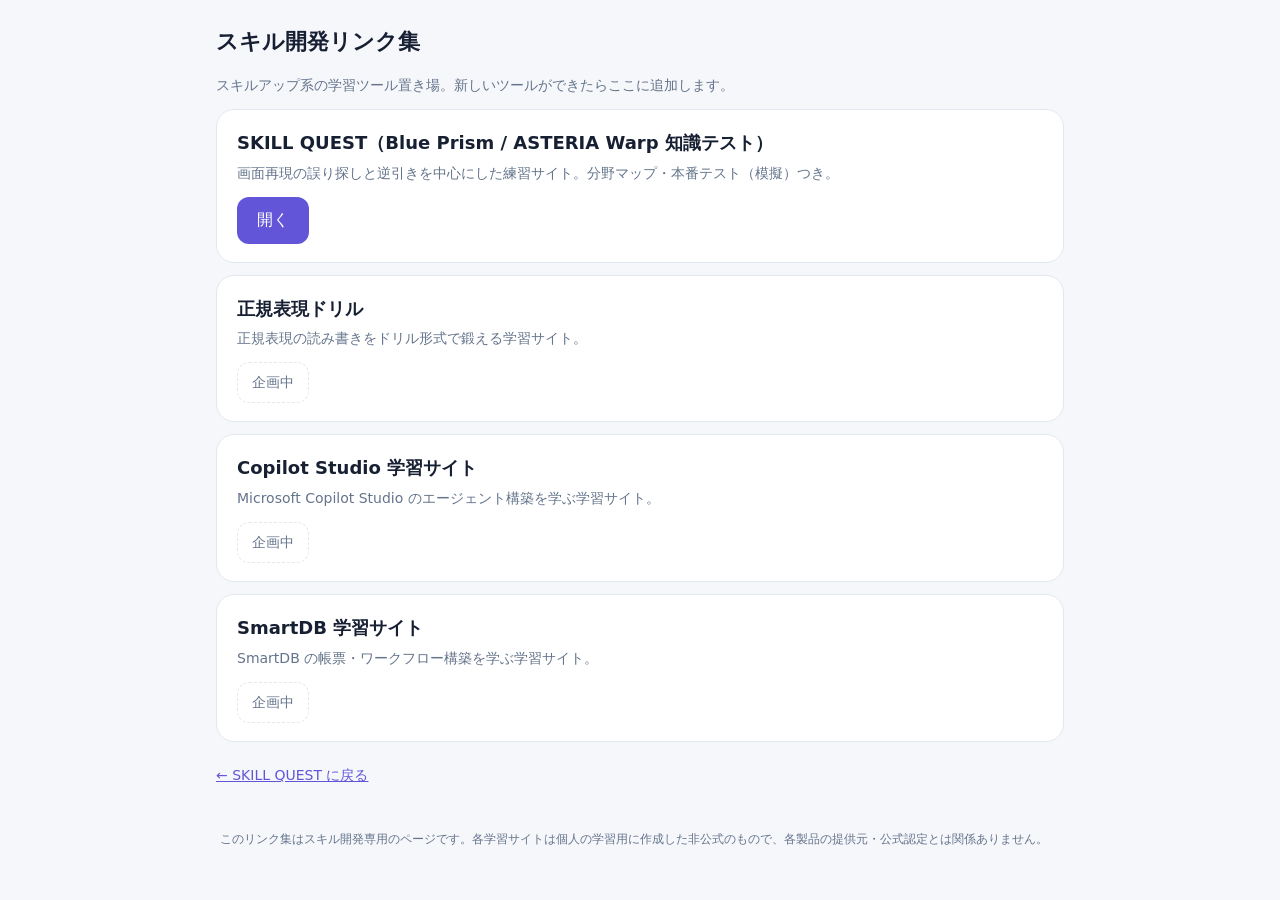
==== links.html @ b4820e0b "Round 8: +5 questions (4 screens), add links hub page" ====
<!DOCTYPE html>
<html lang="ja">
<head>
<meta charset="utf-8">
<meta name="viewport" content="width=device-width, initial-scale=1">
<title>スキル開発リンク集</title>
<style>
:root{--bg:#F6F7FB;--card:#FFFFFF;--text:#172033;--muted:#64748B;--border:#E3E7EF;--bp:#6255D8}
*{box-sizing:border-box}body{margin:0;font-family:"Noto Sans JP",system-ui,sans-serif;background:var(--bg);color:var(--text);line-height:1.65}
#app{max-width:880px;margin:0 auto;padding:16px}
h1{font-size:22px;margin:8px 0 4px}
.sub{color:var(--muted);font-size:14px;margin-bottom:8px}
.card{background:var(--card);border:1px solid var(--border);border-radius:18px;padding:18px 20px;margin-top:12px}
.card h2{font-size:18px;margin:0 0 4px}
.card p{margin:4px 0;color:var(--muted);font-size:14px}
.btn{display:inline-block;background:var(--bp);color:#fff;border-radius:12px;padding:10px 20px;text-decoration:none;margin-top:8px;min-height:44px}
.soon{color:var(--muted);font-size:14px;border:1px dashed var(--border);border-radius:12px;padding:8px 14px;display:inline-block;margin-top:8px}
.notice{max-width:880px;margin:0 auto;padding:8px 20px 28px;color:var(--muted);font-size:12px;line-height:1.7}
a.back{color:var(--bp);font-size:14px}
</style>
</head>
<body>
<div id="app">
<h1>スキル開発リンク集</h1>
<p class="sub">スキルアップ系の学習ツール置き場。新しいツールができたらここに追加します。</p>

<div class="card">
<h2>SKILL QUEST（Blue Prism / ASTERIA Warp 知識テスト）</h2>
<p>画面再現の誤り探しと逆引きを中心にした練習サイト。分野マップ・本番テスト（模擬）つき。</p>
<a class="btn" href="index.html">開く</a>
</div>

<div class="card">
<h2>正規表現ドリル</h2>
<p>正規表現の読み書きをドリル形式で鍛える学習サイト。</p>
<span class="soon">企画中</span>
</div>

<div class="card">
<h2>Copilot Studio 学習サイト</h2>
<p>Microsoft Copilot Studio のエージェント構築を学ぶ学習サイト。</p>
<span class="soon">企画中</span>
</div>

<div class="card">
<h2>SmartDB 学習サイト</h2>
<p>SmartDB の帳票・ワークフロー構築を学ぶ学習サイト。</p>
<span class="soon">企画中</span>
</div>

<p style="margin-top:20px"><a class="back" href="index.html">← SKILL QUEST に戻る</a></p>
</div>
<footer class="notice">このリンク集はスキル開発専用のページです。各学習サイトは個人の学習用に作成した非公式のもので、各製品の提供元・公式認定とは関係ありません。</footer>
</body>
</html>
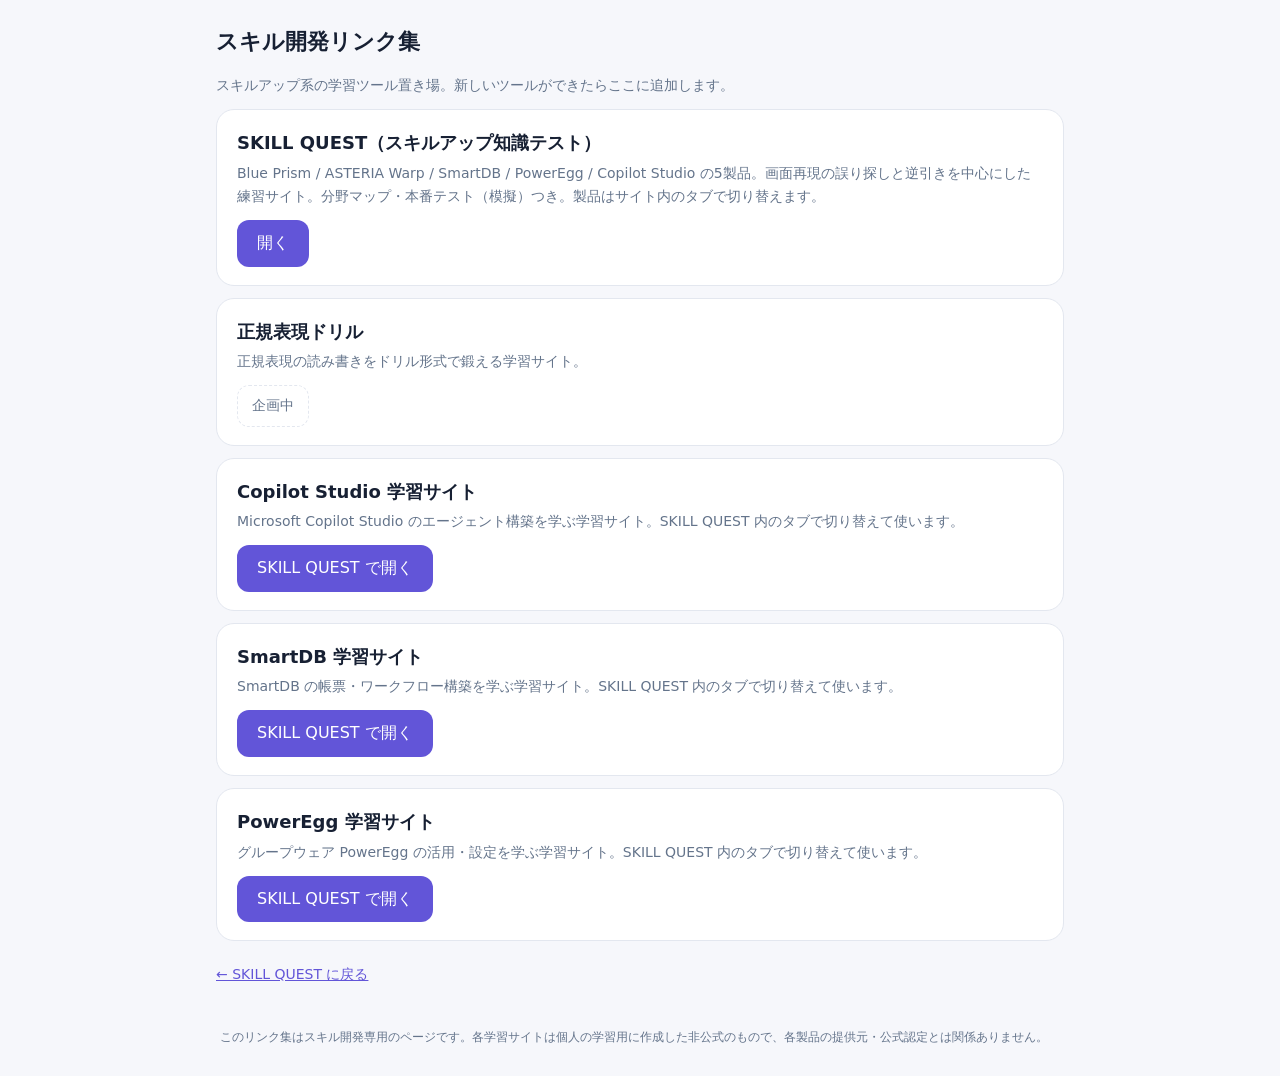
==== commit 5582a482: "Add R10 AW screens, 5-product engine, and 24 starter questions (PE/CS/SD); 91 questions total" ====
--- a/links.html
+++ b/links.html
@@ -25,8 +25,8 @@
 <p class="sub">スキルアップ系の学習ツール置き場。新しいツールができたらここに追加します。</p>
 
 <div class="card">
-<h2>SKILL QUEST（Blue Prism / ASTERIA Warp 知識テスト）</h2>
-<p>画面再現の誤り探しと逆引きを中心にした練習サイト。分野マップ・本番テスト（模擬）つき。</p>
+<h2>SKILL QUEST（スキルアップ知識テスト）</h2>
+<p>Blue Prism / ASTERIA Warp / SmartDB / PowerEgg / Copilot Studio の5製品。画面再現の誤り探しと逆引きを中心にした練習サイト。分野マップ・本番テスト（模擬）つき。製品はサイト内のタブで切り替えます。</p>
 <a class="btn" href="index.html">開く</a>
 </div>
 
@@ -38,14 +38,20 @@
 
 <div class="card">
 <h2>Copilot Studio 学習サイト</h2>
-<p>Microsoft Copilot Studio のエージェント構築を学ぶ学習サイト。</p>
-<span class="soon">企画中</span>
+<p>Microsoft Copilot Studio のエージェント構築を学ぶ学習サイト。SKILL QUEST 内のタブで切り替えて使います。</p>
+<a class="btn" href="index.html">SKILL QUEST で開く</a>
 </div>
 
 <div class="card">
 <h2>SmartDB 学習サイト</h2>
-<p>SmartDB の帳票・ワークフロー構築を学ぶ学習サイト。</p>
-<span class="soon">企画中</span>
+<p>SmartDB の帳票・ワークフロー構築を学ぶ学習サイト。SKILL QUEST 内のタブで切り替えて使います。</p>
+<a class="btn" href="index.html">SKILL QUEST で開く</a>
+</div>
+
+<div class="card">
+<h2>PowerEgg 学習サイト</h2>
+<p>グループウェア PowerEgg の活用・設定を学ぶ学習サイト。SKILL QUEST 内のタブで切り替えて使います。</p>
+<a class="btn" href="index.html">SKILL QUEST で開く</a>
 </div>
 
 <p style="margin-top:20px"><a class="back" href="index.html">← SKILL QUEST に戻る</a></p>
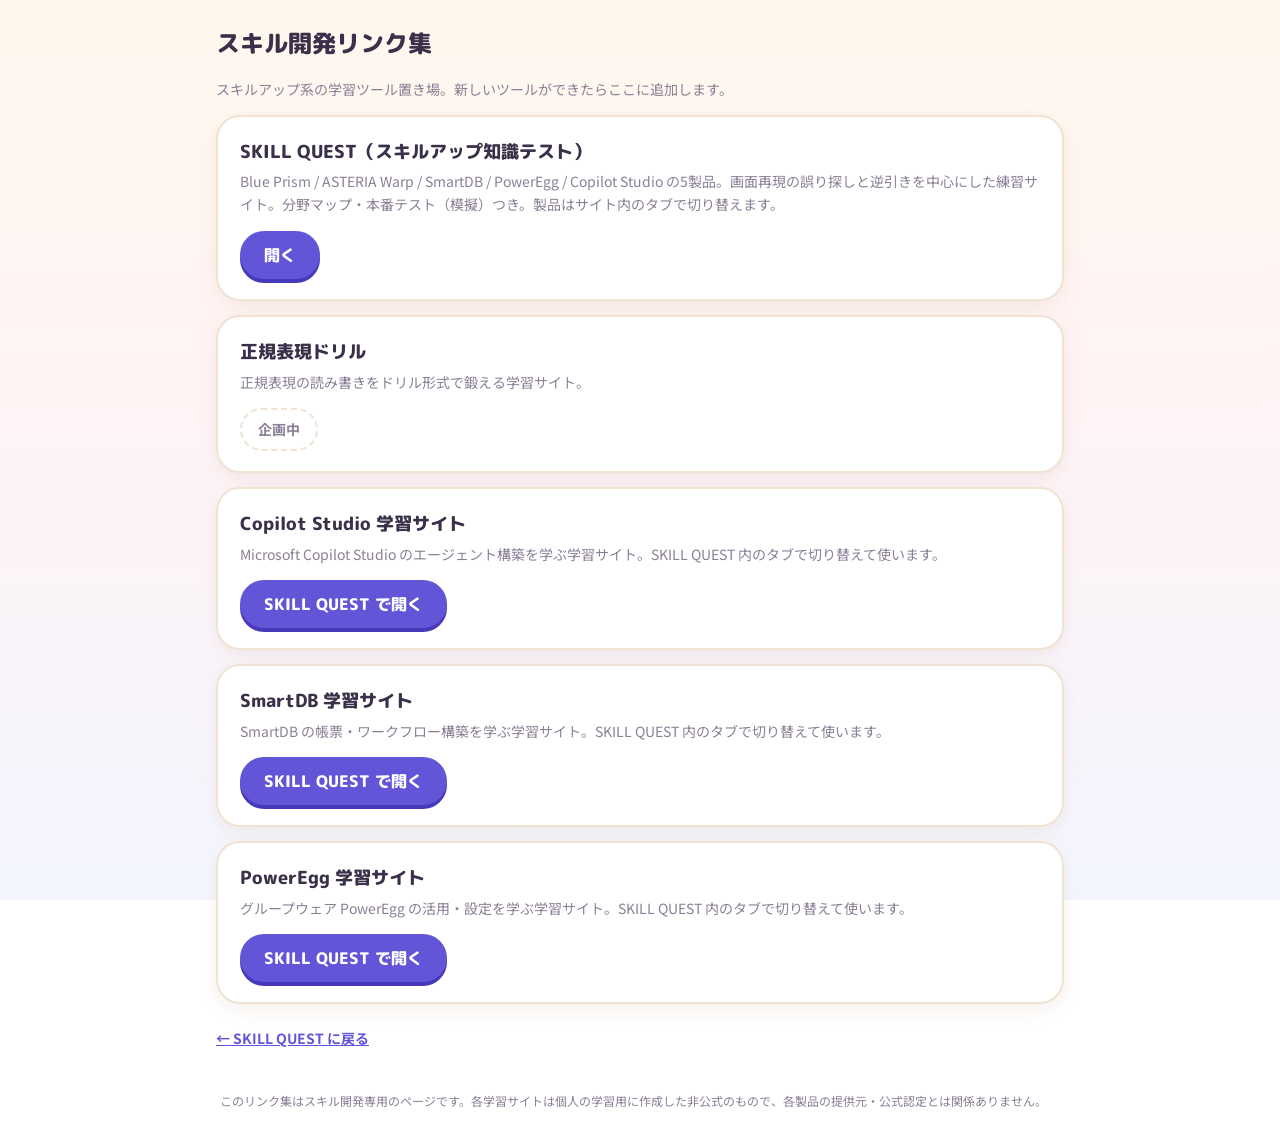
==== commit d1798005: "Casual redesign: rounded font, warm gradient, pill buttons, playful mock windows" ====
--- a/links.html
+++ b/links.html
@@ -4,19 +4,24 @@
 <meta charset="utf-8">
 <meta name="viewport" content="width=device-width, initial-scale=1">
 <title>スキル開発リンク集</title>
+<link rel="preconnect" href="https://fonts.googleapis.com">
+<link rel="preconnect" href="https://fonts.gstatic.com" crossorigin>
+<link href="https://fonts.googleapis.com/css2?family=M+PLUS+Rounded+1c:wght@500;700;800&family=Noto+Sans+JP:wght@400;500;700&display=swap" rel="stylesheet">
 <style>
-:root{--bg:#F6F7FB;--card:#FFFFFF;--text:#172033;--muted:#64748B;--border:#E3E7EF;--bp:#6255D8}
-*{box-sizing:border-box}body{margin:0;font-family:"Noto Sans JP",system-ui,sans-serif;background:var(--bg);color:var(--text);line-height:1.65}
+:root{--bg:#FFF9F1;--card:#FFFFFF;--text:#3A3049;--muted:#8A7F95;--border:#F0E3D3;--bp:#6255D8}
+*{box-sizing:border-box}body{margin:0;font-family:"Noto Sans JP",system-ui,sans-serif;background:linear-gradient(180deg,#FFF8EE 0%,#FFF3F5 45%,#F4F6FF 100%);background-attachment:fixed;color:var(--text);line-height:1.65}
 #app{max-width:880px;margin:0 auto;padding:16px}
-h1{font-size:22px;margin:8px 0 4px}
+h1,h2,.btn{font-family:"M PLUS Rounded 1c","Hiragino Maru Gothic ProN","Noto Sans JP",sans-serif}
+h1{font-size:24px;font-weight:800;margin:8px 0 4px}
 .sub{color:var(--muted);font-size:14px;margin-bottom:8px}
-.card{background:var(--card);border:1px solid var(--border);border-radius:18px;padding:18px 20px;margin-top:12px}
-.card h2{font-size:18px;margin:0 0 4px}
+.card{background:var(--card);border:2px solid var(--border);border-radius:24px;padding:20px 22px;margin-top:14px;box-shadow:0 6px 18px rgba(163,116,76,.10)}
+.card h2{font-size:18px;font-weight:800;margin:0 0 4px}
 .card p{margin:4px 0;color:var(--muted);font-size:14px}
-.btn{display:inline-block;background:var(--bp);color:#fff;border-radius:12px;padding:10px 20px;text-decoration:none;margin-top:8px;min-height:44px}
-.soon{color:var(--muted);font-size:14px;border:1px dashed var(--border);border-radius:12px;padding:8px 14px;display:inline-block;margin-top:8px}
+.btn{display:inline-block;background:var(--bp);color:#fff;font-weight:800;border-radius:999px;padding:11px 24px;text-decoration:none;margin-top:10px;min-height:44px;box-shadow:0 4px 0 #4638B8}
+.btn:active{transform:translateY(3px);box-shadow:0 1px 0 #4638B8}
+.soon{color:var(--muted);font-size:14px;font-weight:700;border:2px dashed var(--border);border-radius:999px;padding:8px 16px;display:inline-block;margin-top:10px}
 .notice{max-width:880px;margin:0 auto;padding:8px 20px 28px;color:var(--muted);font-size:12px;line-height:1.7}
-a.back{color:var(--bp);font-size:14px}
+a.back{color:var(--bp);font-size:14px;font-weight:700}
 </style>
 </head>
 <body>
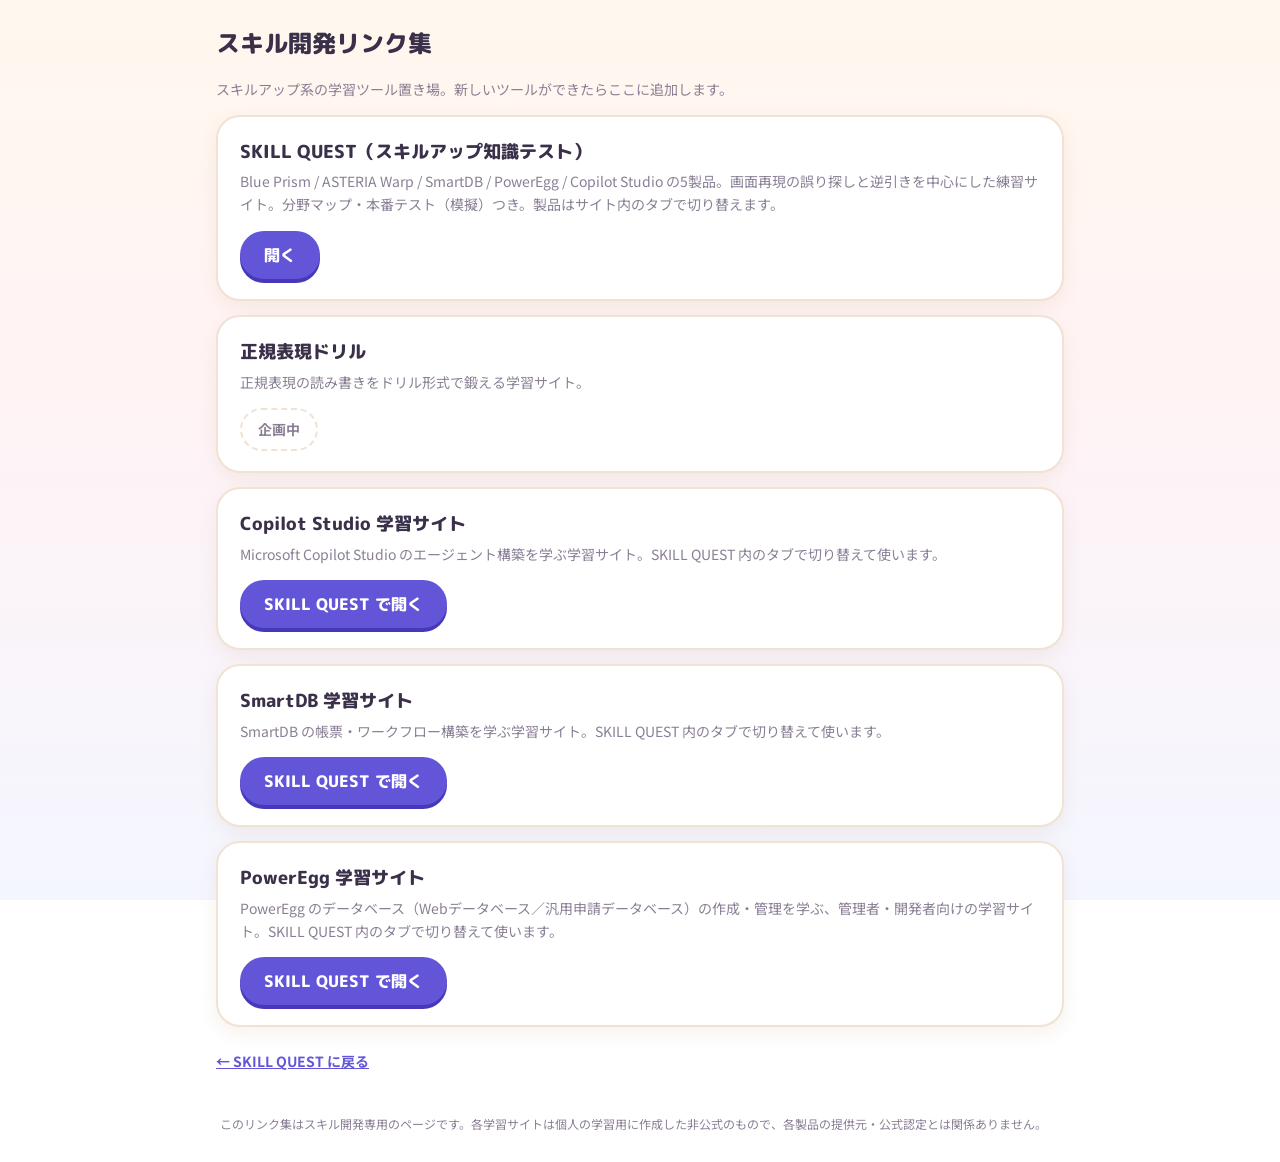
==== commit e5a53859: "Round 14: PowerEgg restructured to DB-only scope (8 domains, 15 questions), casual links text" ====
--- a/links.html
+++ b/links.html
@@ -55,7 +55,7 @@
 
 <div class="card">
 <h2>PowerEgg 学習サイト</h2>
-<p>グループウェア PowerEgg の活用・設定を学ぶ学習サイト。SKILL QUEST 内のタブで切り替えて使います。</p>
+<p>PowerEgg のデータベース（Webデータベース／汎用申請データベース）の作成・管理を学ぶ、管理者・開発者向けの学習サイト。SKILL QUEST 内のタブで切り替えて使います。</p>
 <a class="btn" href="index.html">SKILL QUEST で開く</a>
 </div>
 
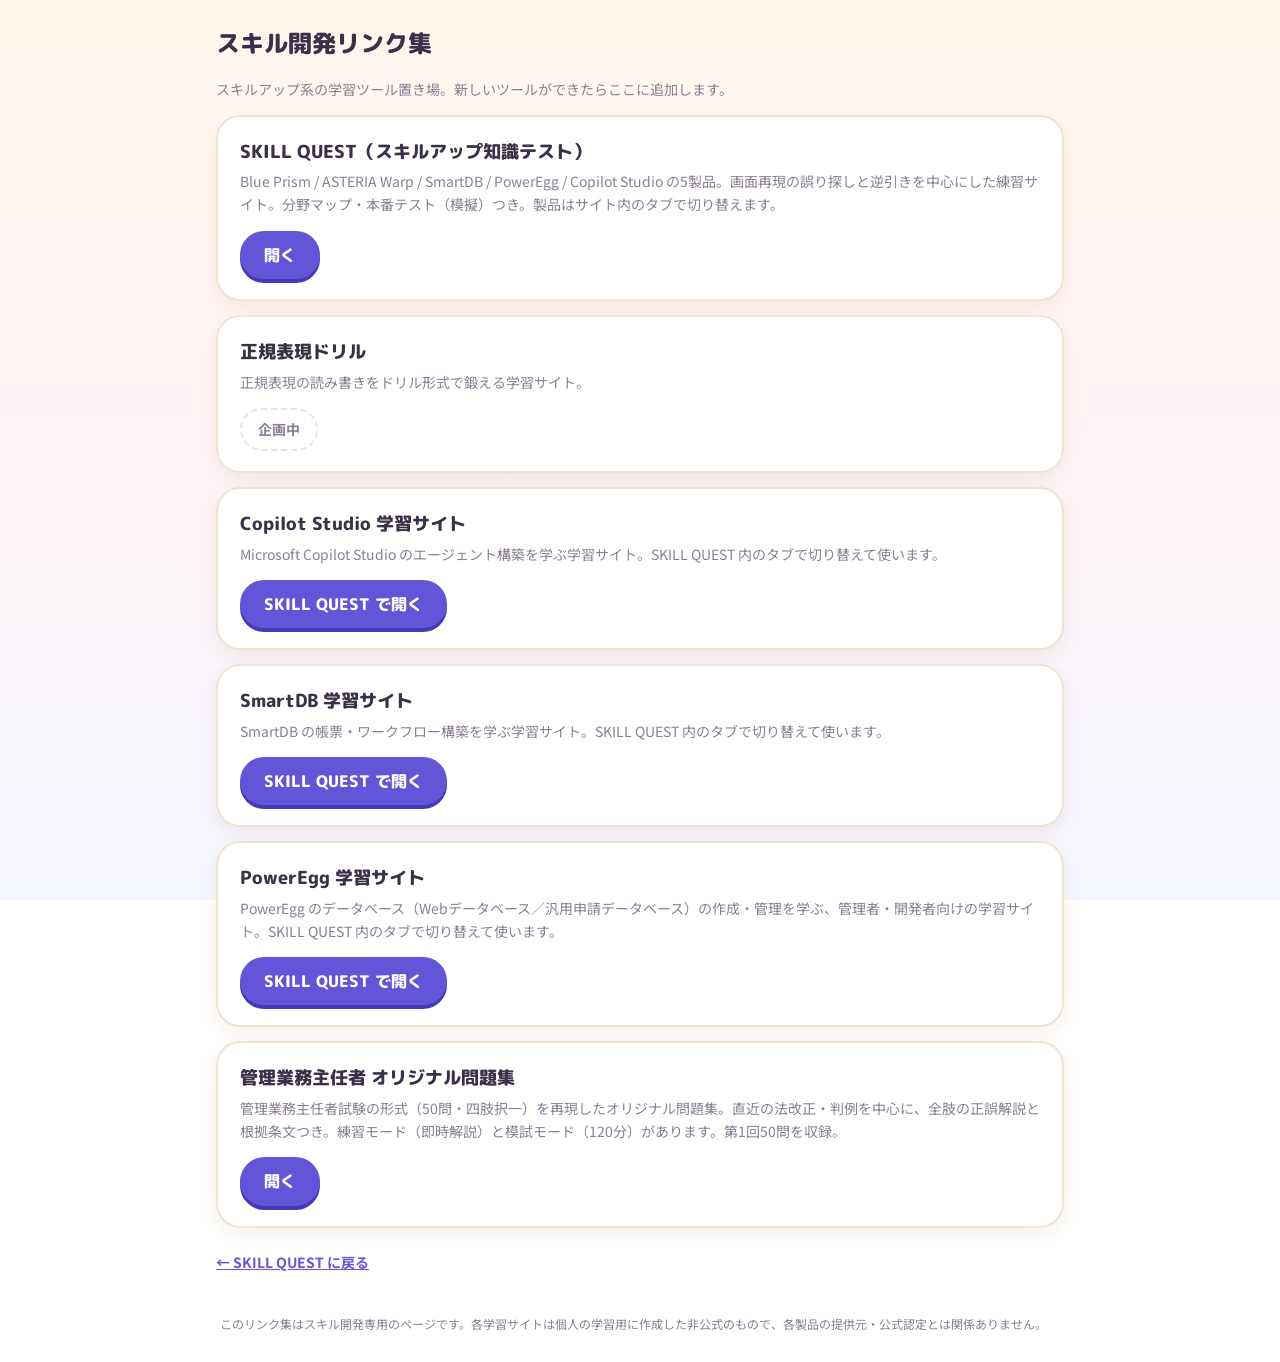
==== commit 5f2a4579: "リンク集に管理業務主任者オリジナル問題集を追加" ====
--- a/links.html
+++ b/links.html
@@ -59,6 +59,13 @@
 <a class="btn" href="index.html">SKILL QUEST で開く</a>
 </div>
 
+
+<div class="card">
+<h2>管理業務主任者 オリジナル問題集</h2>
+<p>管理業務主任者試験の形式（50問・四肢択一）を再現したオリジナル問題集。直近の法改正・判例を中心に、全肢の正誤解説と根拠条文つき。練習モード（即時解説）と模試モード（120分）があります。第1回50問を収録。</p>
+<a class="btn" href="https://netamade.github.io/kanri-gyomu-shunin/">開く</a>
+</div>
+
 <p style="margin-top:20px"><a class="back" href="index.html">← SKILL QUEST に戻る</a></p>
 </div>
 <footer class="notice">このリンク集はスキル開発専用のページです。各学習サイトは個人の学習用に作成した非公式のもので、各製品の提供元・公式認定とは関係ありません。</footer>
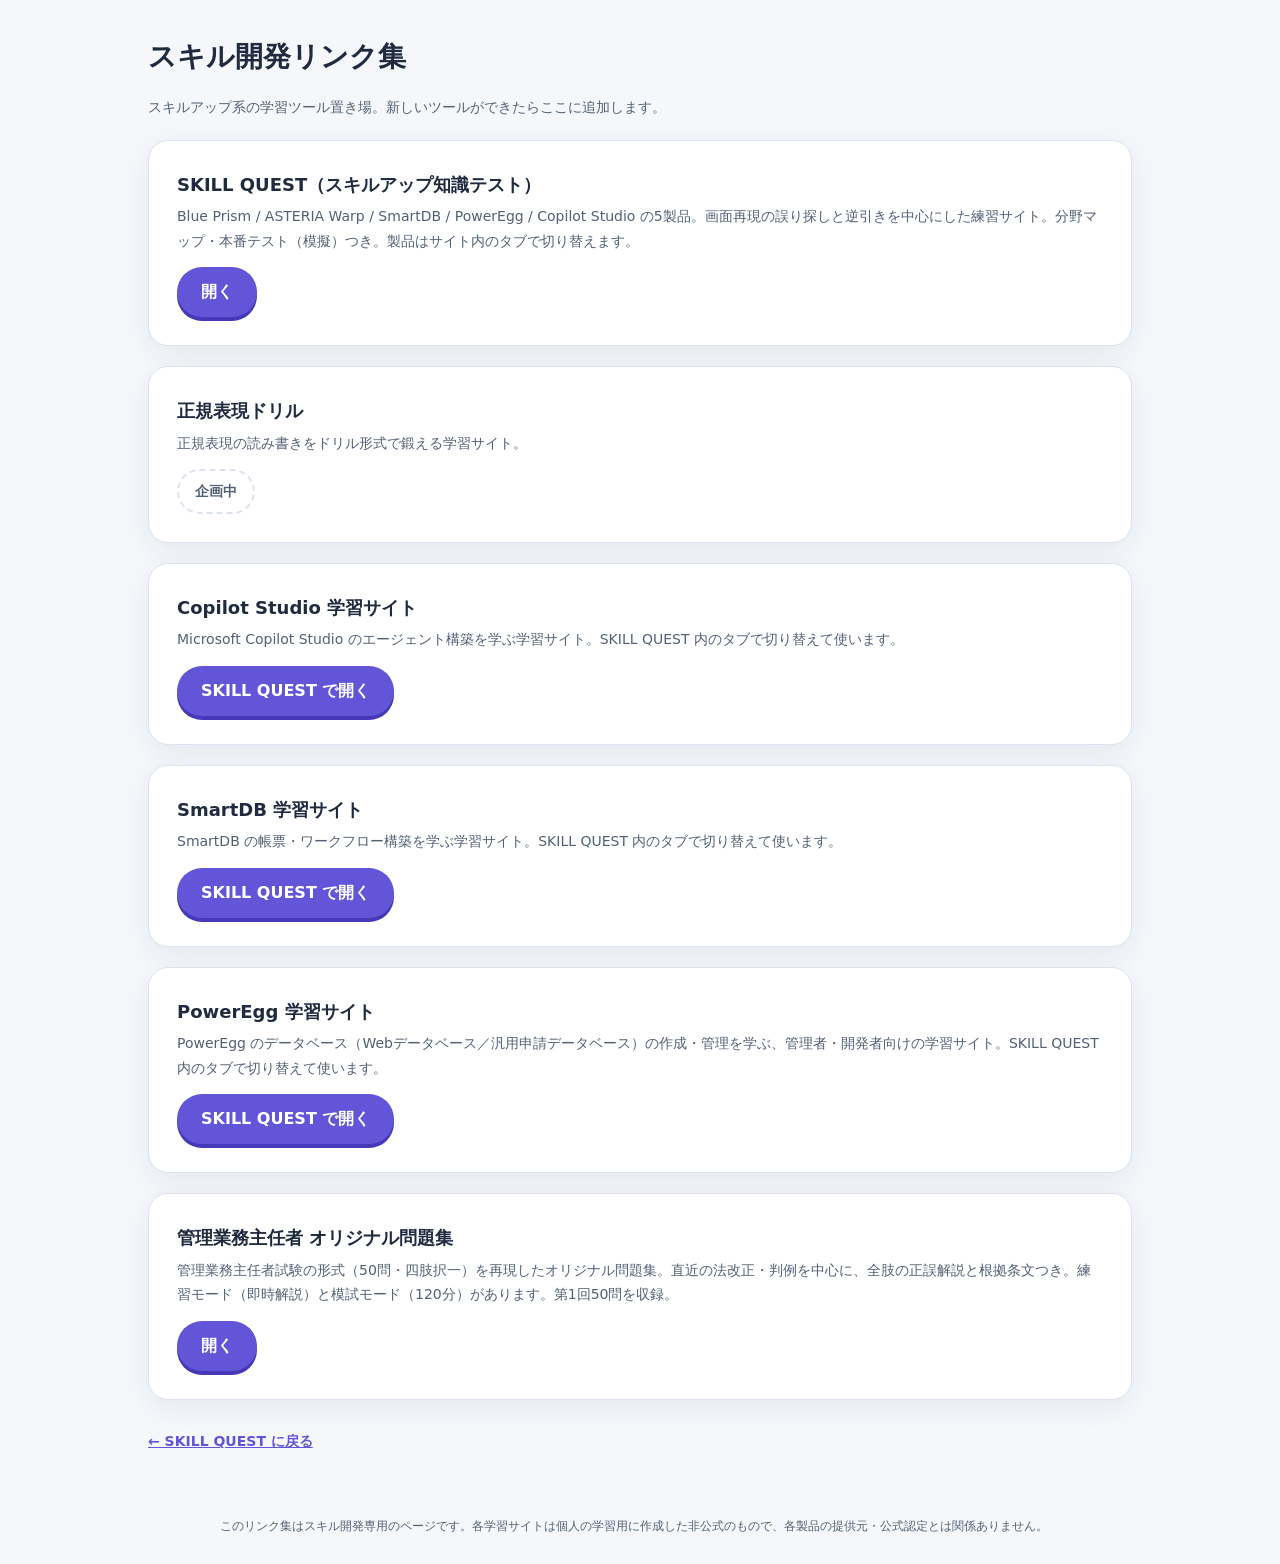
==== commit e2bc02a9: "feat: add skill guide, daily challenges, and responsive card UI" ====
--- a/links.html
+++ b/links.html
@@ -4,9 +4,7 @@
 <meta charset="utf-8">
 <meta name="viewport" content="width=device-width, initial-scale=1">
 <title>スキル開発リンク集</title>
-<link rel="preconnect" href="https://fonts.googleapis.com">
 <link rel="preconnect" href="https://fonts.gstatic.com" crossorigin>
-<link href="https://fonts.googleapis.com/css2?family=M+PLUS+Rounded+1c:wght@500;700;800&family=Noto+Sans+JP:wght@400;500;700&display=swap" rel="stylesheet">
 <style>
 :root{--bg:#FFF9F1;--card:#FFFFFF;--text:#3A3049;--muted:#8A7F95;--border:#F0E3D3;--bp:#6255D8}
 *{box-sizing:border-box}body{margin:0;font-family:"Noto Sans JP",system-ui,sans-serif;background:linear-gradient(180deg,#FFF8EE 0%,#FFF3F5 45%,#F4F6FF 100%);background-attachment:fixed;color:var(--text);line-height:1.65}
@@ -23,6 +21,7 @@
 .notice{max-width:880px;margin:0 auto;padding:8px 20px 28px;color:var(--muted);font-size:12px;line-height:1.7}
 a.back{color:var(--bp);font-size:14px;font-weight:700}
 </style>
+<link rel="stylesheet" href="styles.css">
 </head>
 <body>
 <div id="app">
--- a/styles.css
+++ b/styles.css
@@ -0,0 +1,22 @@
+:root{--bg:#f5f7fb;--card:#fff;--text:#202b40;--muted:#536176;--border:#dce3ee;--shadow:0 8px 28px rgba(28,45,78,.07)}
+body{background:var(--bg);font-family:system-ui,-apple-system,"Segoe UI","Hiragino Kaku Gothic ProN",Meiryo,sans-serif;line-height:1.75;font-size:16px}
+h1,h2,.stem,.chip,.mw-head,.tabs button,button,.btn{font-family:inherit}
+#app{max-width:1040px;padding:16px;margin:auto}h1{font-size:28px;margin:4px 0}h2{font-size:21px}h3{font-size:18px;margin-top:26px}
+.card{border:1px solid var(--border);border-radius:20px;padding:20px;margin-top:20px;box-shadow:var(--shadow)}
+.hero{border-top:4px solid var(--bp)}.eyebrow{color:var(--muted);font-size:14px;font-weight:700;margin:0}
+.tabs{width:100%;display:grid;grid-template-columns:repeat(2,minmax(0,1fr));gap:8px}.tabs button{border-radius:12px;padding:10px 8px;box-shadow:none;line-height:1.4;font-size:14px;min-width:0}
+button,select,.ghost,[role=button],a.btn{min-height:44px;min-width:44px;touch-action:manipulation}button,select{font:inherit}button{cursor:pointer}
+button:not(.choice):not(.on){box-shadow:none}.ghost{border-width:1px;border-radius:12px;color:var(--text)}
+.primary,[data-exam],#againExam{background:var(--bp);color:white;border:0;border-radius:12px;padding:12px 20px;font-weight:700}
+button:focus-visible,select:focus-visible,a:focus-visible,[role=button]:focus-visible{outline:3px solid var(--bp);outline-offset:3px}
+.achv{align-items:flex-start;flex-direction:column}.achvbar{width:100%;flex:auto;height:12px;border:0;background:#e3e8f1}.achvtxt{white-space:normal;font-size:13px}
+.achvfill,.dbar>div,.sprog>div{background:var(--bp)}.bar2{flex-wrap:wrap}.score{border:0;background:transparent;padding:0}.disc{font-size:12px}
+.drow{border-width:1px;border-radius:14px;padding:16px;box-shadow:none}.dsub{font-size:14px}.summary{display:grid;grid-template-columns:repeat(2,minmax(0,1fr));gap:12px}.summary-item{padding:12px;background:var(--bg);border-radius:12px;display:flex;align-items:center;gap:6px;flex-wrap:wrap}
+.chip.st0{background:#647084}.chip.st1{background:#995515}.chip.st2{background:#087b69}.chip.st3{background:#88640a}.chip{font-size:12px;padding:4px 10px;white-space:nowrap}
+select{border:1px solid var(--border);border-radius:10px;padding:8px 16px;background:white;color:var(--text)}progress{width:100%;height:18px;accent-color:var(--bp)}
+.radar .val{stroke:var(--bp);fill:var(--bp);fill-opacity:.15}.radar .vdot{fill:var(--bp)}.skillpanel{min-width:0}.radar{max-width:100%;width:340px}
+.stem{line-height:1.7}.choice{line-height:1.7;overflow-wrap:anywhere}.mw-row{min-height:48px;flex-wrap:wrap}.mw-value{text-align:left;overflow-wrap:anywhere}.src a{overflow-wrap:anywhere}.notice a,.back{display:inline-flex;align-items:center;min-height:44px}
+#answerBtn,#nextBtn,#restart,#allPractice,.examnav [data-finish]{box-shadow:none;border-radius:12px}.flow{min-width:600px}.card:has(.flow){overflow-x:auto}
+#dailyToast{position:fixed;bottom:24px;left:16px;right:16px;max-width:500px;margin:auto;background:#203c35;color:white;padding:18px 24px;border-radius:16px;box-shadow:var(--shadow);z-index:10}.sr-only{position:absolute;width:1px;height:1px;padding:0;margin:-1px;overflow:hidden;clip:rect(0,0,0,0);white-space:nowrap;border:0}
+@media(min-width:720px){#app{padding:28px}.card{padding:28px}.tabs{grid-template-columns:repeat(5,minmax(0,1fr))}.summary{grid-template-columns:repeat(4,minmax(0,1fr))}.achv{flex-direction:row;align-items:center}.achvbar{flex:1}.achvtxt{max-width:70%}}
+@media(prefers-reduced-motion:reduce){*,*::before,*::after{transition:none!important}}
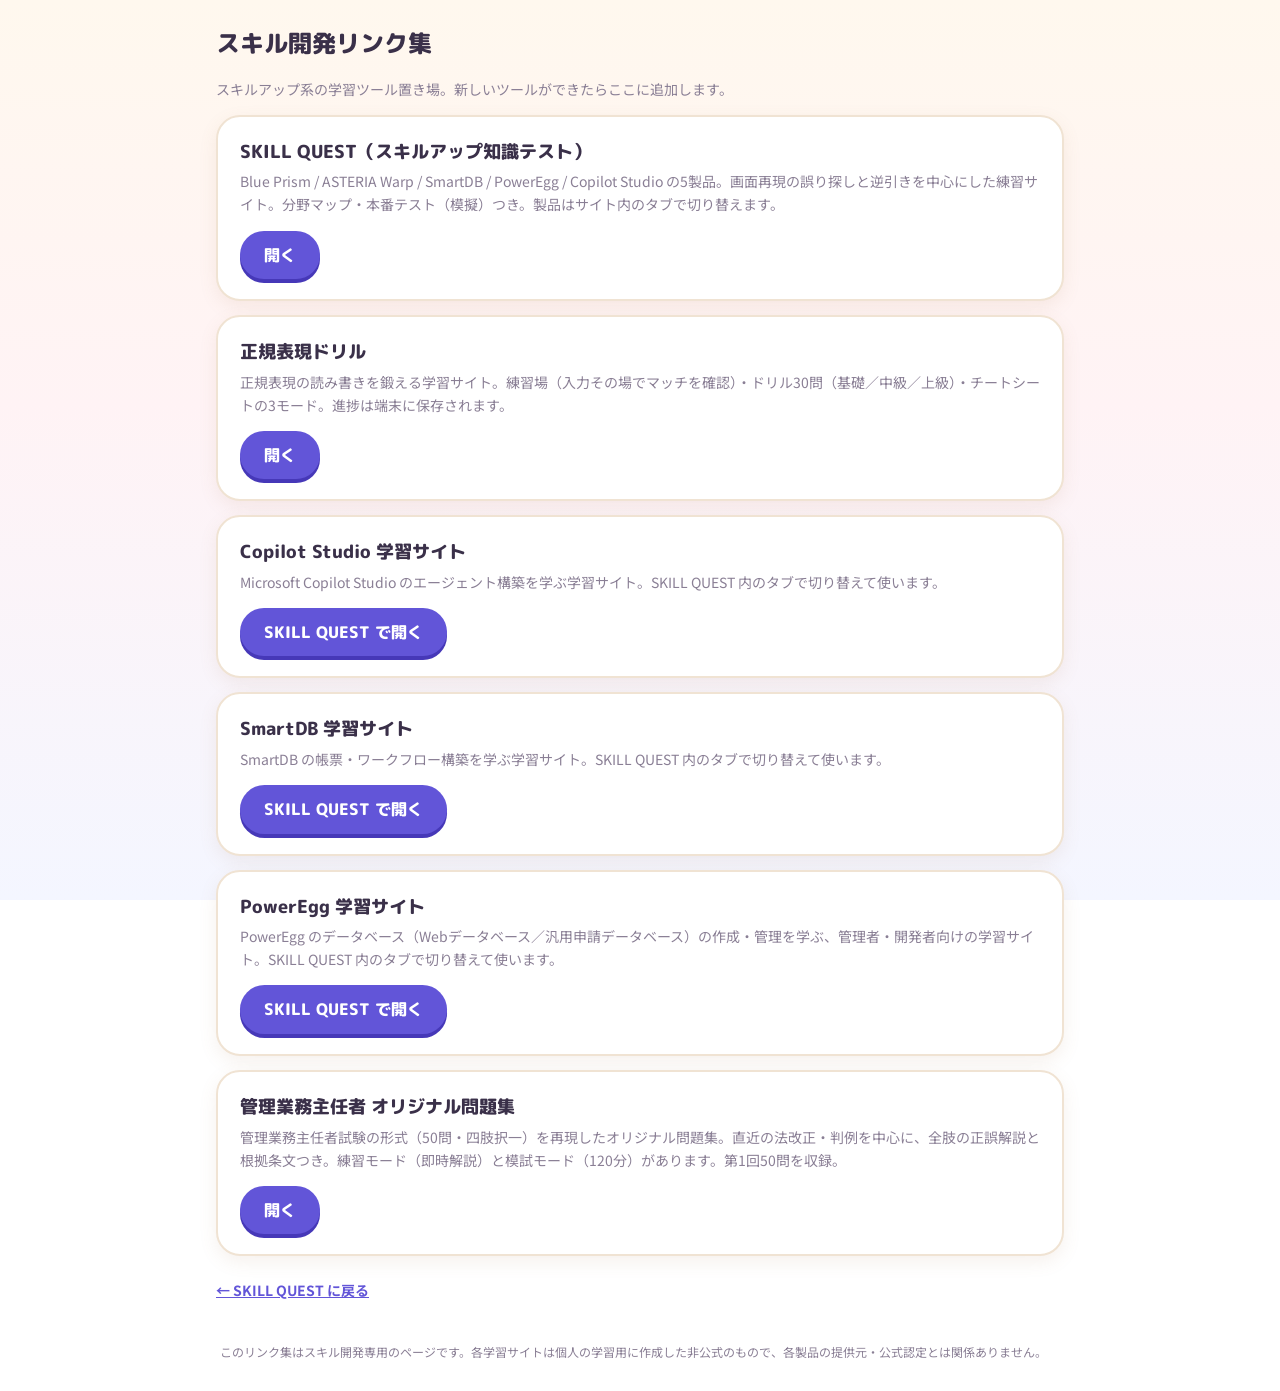
==== commit b45567e2: "リンク集：正規表現ドリルを開設（企画中→公開リンク）" ====
--- a/links.html
+++ b/links.html
@@ -4,7 +4,9 @@
 <meta charset="utf-8">
 <meta name="viewport" content="width=device-width, initial-scale=1">
 <title>スキル開発リンク集</title>
+<link rel="preconnect" href="https://fonts.googleapis.com">
 <link rel="preconnect" href="https://fonts.gstatic.com" crossorigin>
+<link href="https://fonts.googleapis.com/css2?family=M+PLUS+Rounded+1c:wght@500;700;800&family=Noto+Sans+JP:wght@400;500;700&display=swap" rel="stylesheet">
 <style>
 :root{--bg:#FFF9F1;--card:#FFFFFF;--text:#3A3049;--muted:#8A7F95;--border:#F0E3D3;--bp:#6255D8}
 *{box-sizing:border-box}body{margin:0;font-family:"Noto Sans JP",system-ui,sans-serif;background:linear-gradient(180deg,#FFF8EE 0%,#FFF3F5 45%,#F4F6FF 100%);background-attachment:fixed;color:var(--text);line-height:1.65}
@@ -21,7 +23,6 @@
 .notice{max-width:880px;margin:0 auto;padding:8px 20px 28px;color:var(--muted);font-size:12px;line-height:1.7}
 a.back{color:var(--bp);font-size:14px;font-weight:700}
 </style>
-<link rel="stylesheet" href="styles.css">
 </head>
 <body>
 <div id="app">
@@ -36,8 +37,8 @@
 
 <div class="card">
 <h2>正規表現ドリル</h2>
-<p>正規表現の読み書きをドリル形式で鍛える学習サイト。</p>
-<span class="soon">企画中</span>
+<p>正規表現の読み書きを鍛える学習サイト。練習場（入力その場でマッチを確認）・ドリル30問（基礎／中級／上級）・チートシートの3モード。進捗は端末に保存されます。</p>
+<a class="btn" href="https://netamade.github.io/regex-dojo/">開く</a>
 </div>
 
 <div class="card">
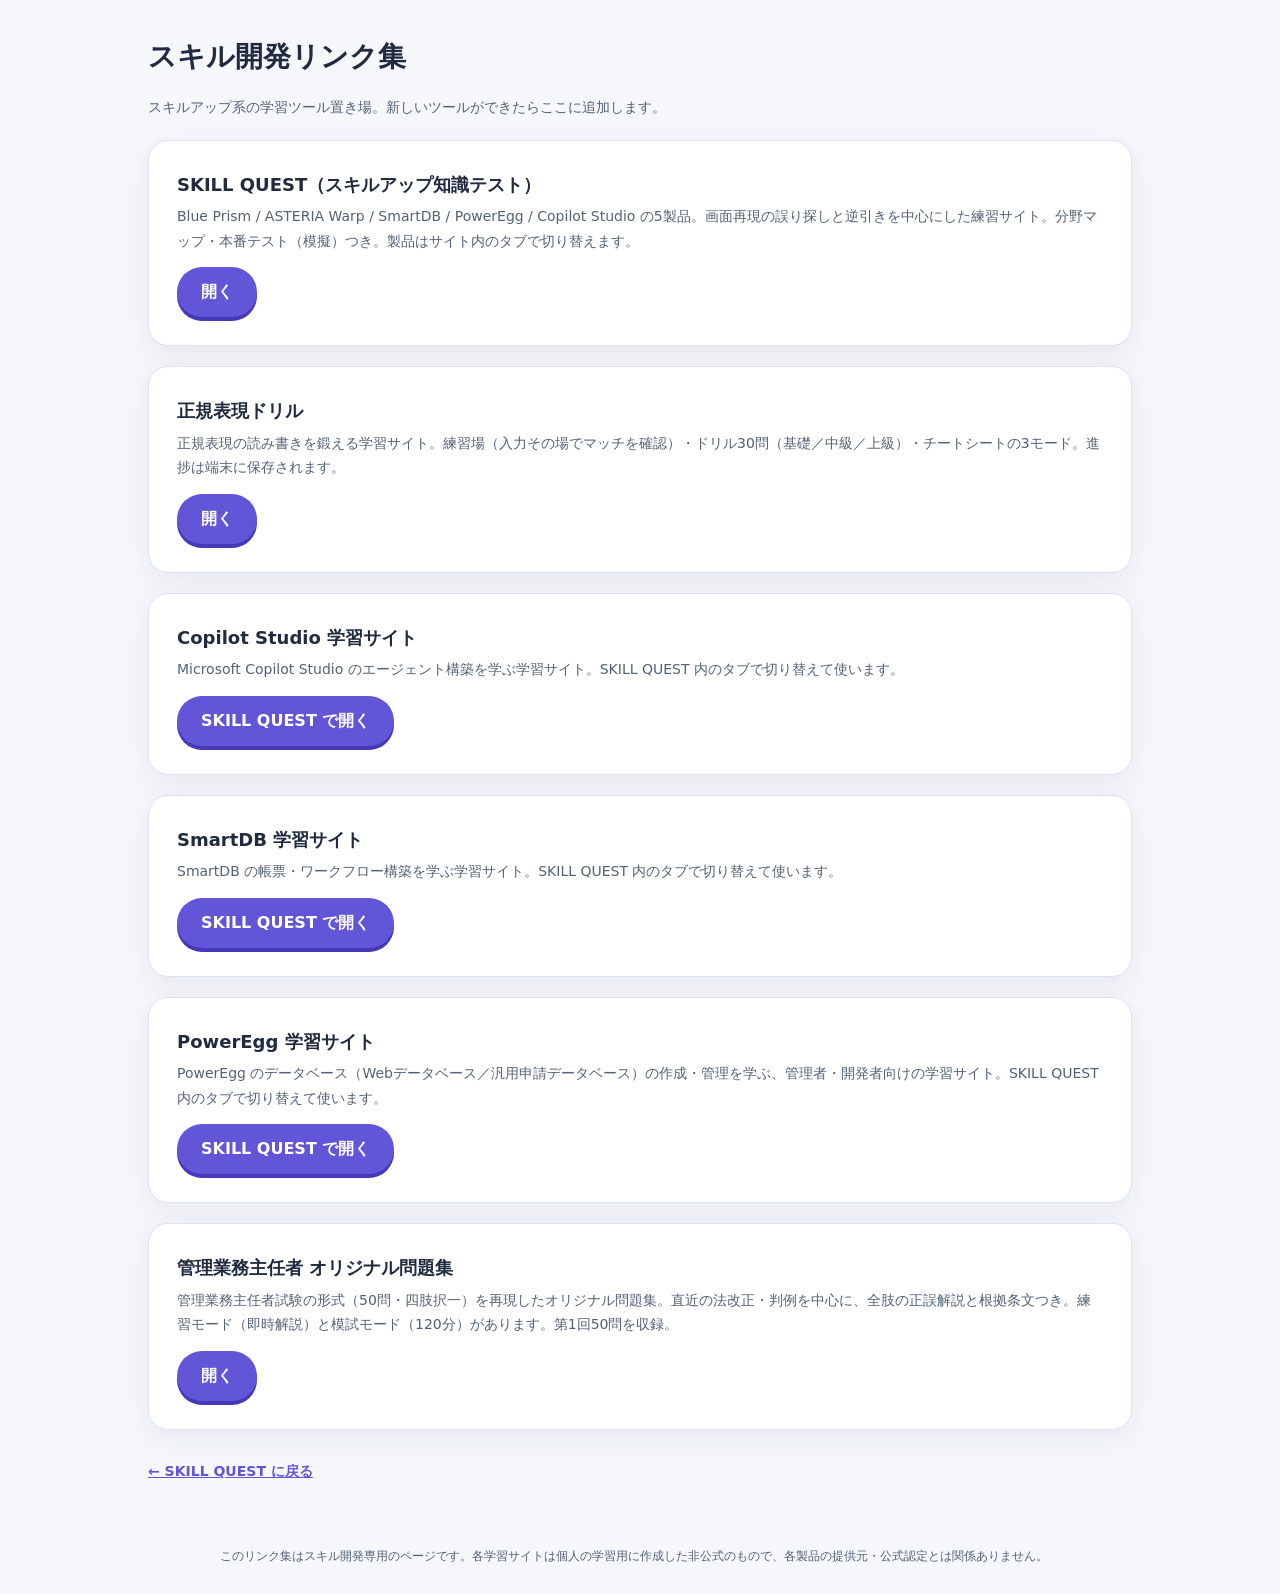
==== commit 8c9f9a2c: "Merge pull request #1 from netamade/feat/skill-guide-daily-goals スキルガイド・デイリー目標とカード型UIを追加" ====
--- a/links.html
+++ b/links.html
@@ -4,9 +4,7 @@
 <meta charset="utf-8">
 <meta name="viewport" content="width=device-width, initial-scale=1">
 <title>スキル開発リンク集</title>
-<link rel="preconnect" href="https://fonts.googleapis.com">
 <link rel="preconnect" href="https://fonts.gstatic.com" crossorigin>
-<link href="https://fonts.googleapis.com/css2?family=M+PLUS+Rounded+1c:wght@500;700;800&family=Noto+Sans+JP:wght@400;500;700&display=swap" rel="stylesheet">
 <style>
 :root{--bg:#FFF9F1;--card:#FFFFFF;--text:#3A3049;--muted:#8A7F95;--border:#F0E3D3;--bp:#6255D8}
 *{box-sizing:border-box}body{margin:0;font-family:"Noto Sans JP",system-ui,sans-serif;background:linear-gradient(180deg,#FFF8EE 0%,#FFF3F5 45%,#F4F6FF 100%);background-attachment:fixed;color:var(--text);line-height:1.65}
@@ -23,6 +21,7 @@
 .notice{max-width:880px;margin:0 auto;padding:8px 20px 28px;color:var(--muted);font-size:12px;line-height:1.7}
 a.back{color:var(--bp);font-size:14px;font-weight:700}
 </style>
+<link rel="stylesheet" href="styles.css">
 </head>
 <body>
 <div id="app">
--- a/styles.css
+++ b/styles.css
@@ -0,0 +1,22 @@
+:root{--bg:#f5f7fb;--card:#fff;--text:#202b40;--muted:#536176;--border:#dce3ee;--shadow:0 8px 28px rgba(28,45,78,.07)}
+body{background:var(--bg);font-family:system-ui,-apple-system,"Segoe UI","Hiragino Kaku Gothic ProN",Meiryo,sans-serif;line-height:1.75;font-size:16px}
+h1,h2,.stem,.chip,.mw-head,.tabs button,button,.btn{font-family:inherit}
+#app{max-width:1040px;padding:16px;margin:auto}h1{font-size:28px;margin:4px 0}h2{font-size:21px}h3{font-size:18px;margin-top:26px}
+.card{border:1px solid var(--border);border-radius:20px;padding:20px;margin-top:20px;box-shadow:var(--shadow)}
+.hero{border-top:4px solid var(--bp)}.eyebrow{color:var(--muted);font-size:14px;font-weight:700;margin:0}
+.tabs{width:100%;display:grid;grid-template-columns:repeat(2,minmax(0,1fr));gap:8px}.tabs button{border-radius:12px;padding:10px 8px;box-shadow:none;line-height:1.4;font-size:14px;min-width:0}
+button,select,.ghost,[role=button],a.btn{min-height:44px;min-width:44px;touch-action:manipulation}button,select{font:inherit}button{cursor:pointer}
+button:not(.choice):not(.on){box-shadow:none}.ghost{border-width:1px;border-radius:12px;color:var(--text)}
+.primary,[data-exam],#againExam{background:var(--bp);color:white;border:0;border-radius:12px;padding:12px 20px;font-weight:700}
+button:focus-visible,select:focus-visible,a:focus-visible,[role=button]:focus-visible{outline:3px solid var(--bp);outline-offset:3px}
+.achv{align-items:flex-start;flex-direction:column}.achvbar{width:100%;flex:auto;height:12px;border:0;background:#e3e8f1}.achvtxt{white-space:normal;font-size:13px}
+.achvfill,.dbar>div,.sprog>div{background:var(--bp)}.bar2{flex-wrap:wrap}.score{border:0;background:transparent;padding:0}.disc{font-size:12px}
+.drow{border-width:1px;border-radius:14px;padding:16px;box-shadow:none}.dsub{font-size:14px}.summary{display:grid;grid-template-columns:repeat(2,minmax(0,1fr));gap:12px}.summary-item{padding:12px;background:var(--bg);border-radius:12px;display:flex;align-items:center;gap:6px;flex-wrap:wrap}
+.chip.st0{background:#647084}.chip.st1{background:#995515}.chip.st2{background:#087b69}.chip.st3{background:#88640a}.chip{font-size:12px;padding:4px 10px;white-space:nowrap}
+select{border:1px solid var(--border);border-radius:10px;padding:8px 16px;background:white;color:var(--text)}progress{width:100%;height:18px;accent-color:var(--bp)}
+.radar .val{stroke:var(--bp);fill:var(--bp);fill-opacity:.15}.radar .vdot{fill:var(--bp)}.skillpanel{min-width:0}.radar{max-width:100%;width:340px}
+.stem{line-height:1.7}.choice{line-height:1.7;overflow-wrap:anywhere}.mw-row{min-height:48px;flex-wrap:wrap}.mw-value{text-align:left;overflow-wrap:anywhere}.src a{overflow-wrap:anywhere}.notice a,.back{display:inline-flex;align-items:center;min-height:44px}
+#answerBtn,#nextBtn,#restart,#allPractice,.examnav [data-finish]{box-shadow:none;border-radius:12px}.flow{min-width:600px}.card:has(.flow){overflow-x:auto}
+#dailyToast{position:fixed;bottom:24px;left:16px;right:16px;max-width:500px;margin:auto;background:#203c35;color:white;padding:18px 24px;border-radius:16px;box-shadow:var(--shadow);z-index:10}.sr-only{position:absolute;width:1px;height:1px;padding:0;margin:-1px;overflow:hidden;clip:rect(0,0,0,0);white-space:nowrap;border:0}
+@media(min-width:720px){#app{padding:28px}.card{padding:28px}.tabs{grid-template-columns:repeat(5,minmax(0,1fr))}.summary{grid-template-columns:repeat(4,minmax(0,1fr))}.achv{flex-direction:row;align-items:center}.achvbar{flex:1}.achvtxt{max-width:70%}}
+@media(prefers-reduced-motion:reduce){*,*::before,*::after{transition:none!important}}
